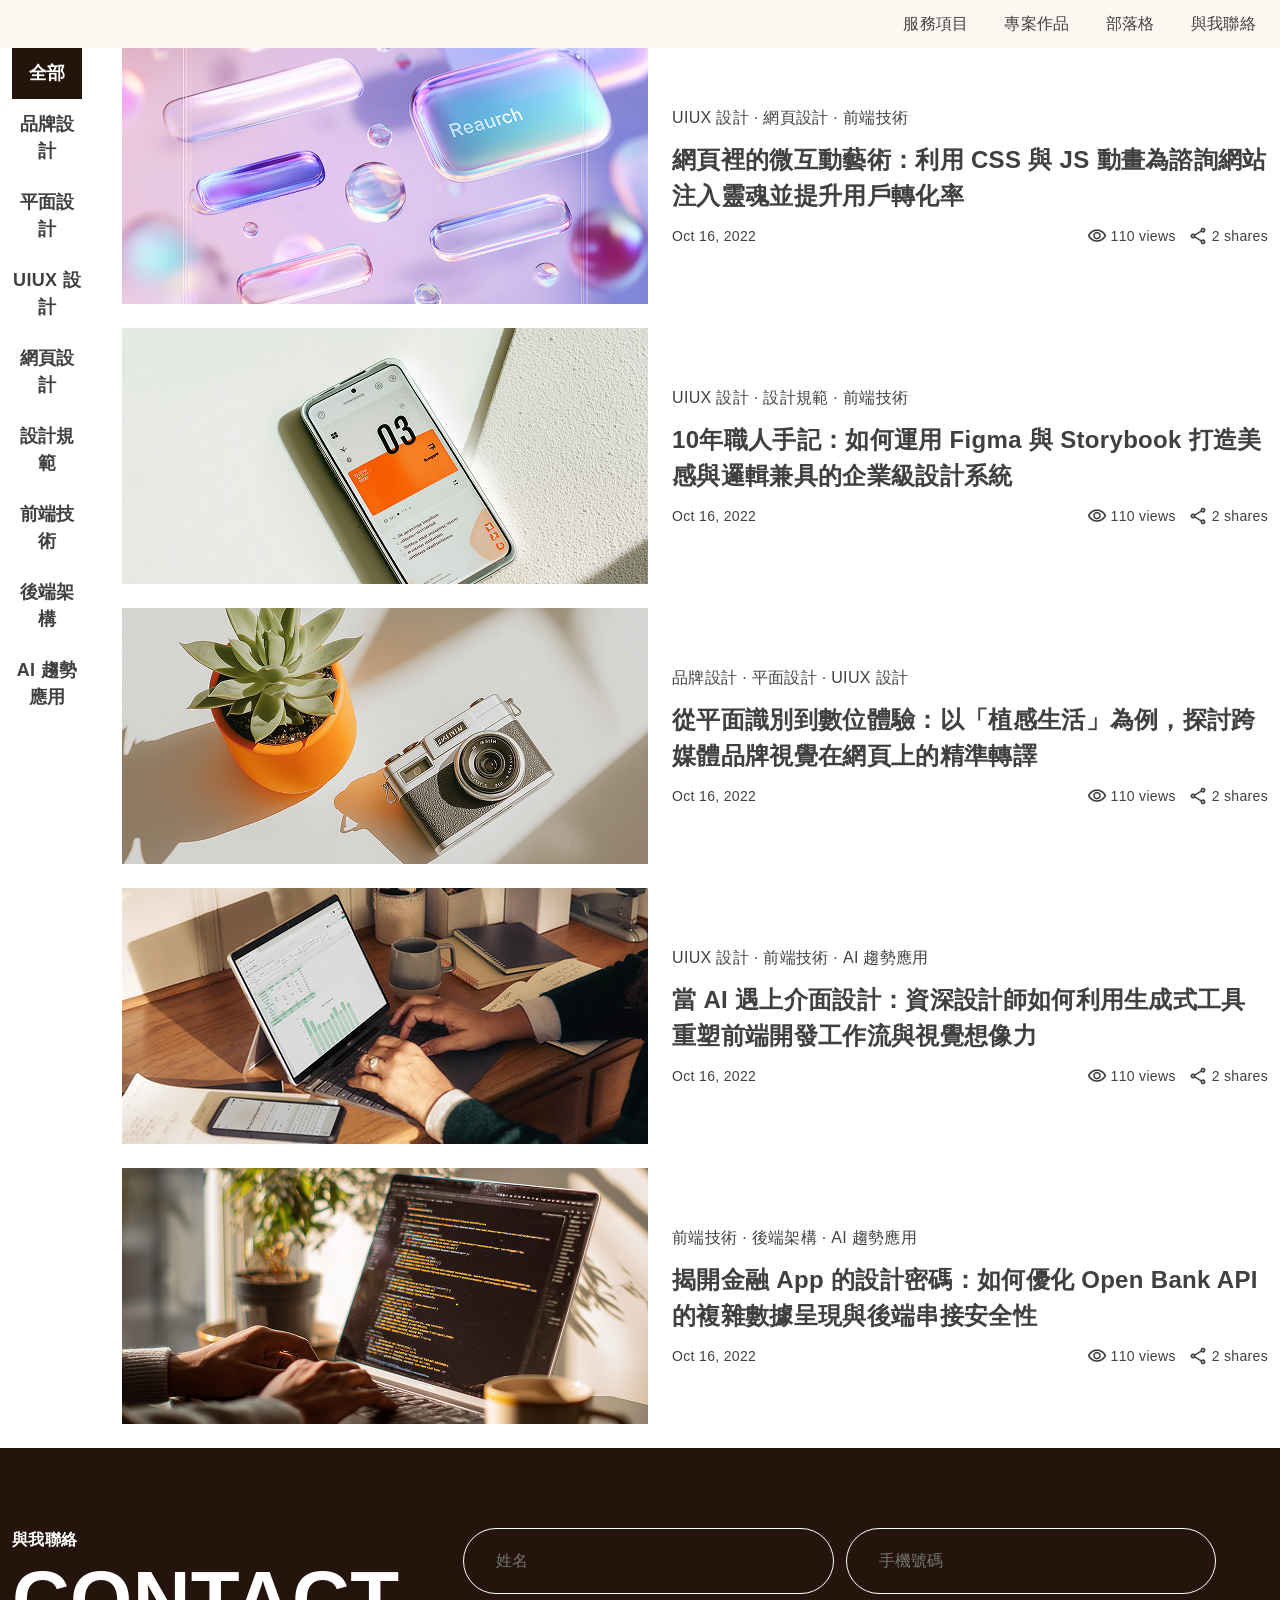
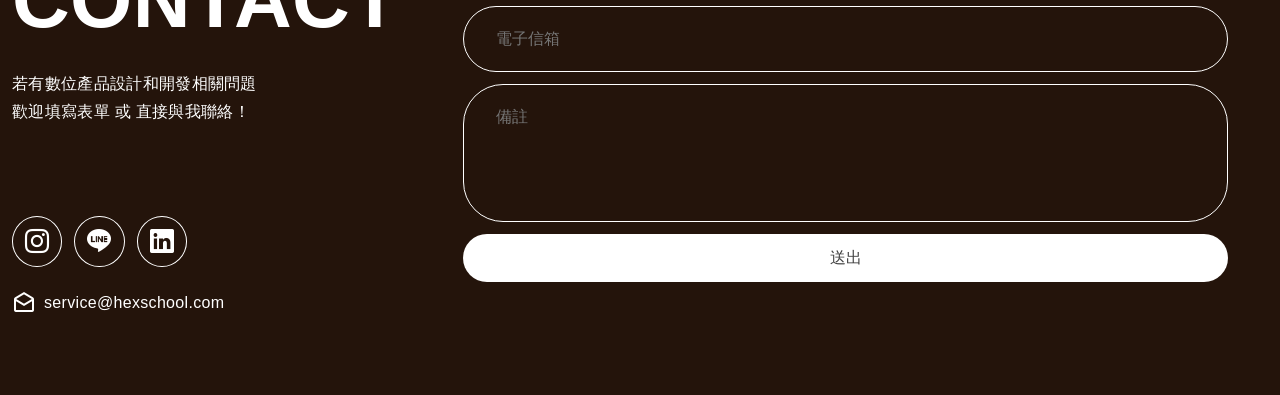
==== blogs.html @ 5fee4b06 "Add BLOGS section & blogs.html & blogs.css" ====
<!doctype html>
<html lang="en">
  <head>
    <meta charset="UTF-8" />
    <meta name="viewport" content="width=device-width, initial-scale=1.0" />
    <title>BLOGS 部落格</title>
    <link
      rel="stylesheet"
      href="https://fonts.googleapis.com/css2?family=Material+Symbols+Outlined:opsz,wght,FILL,GRAD@20..48,100..700,0..1,-50..200"
    />
    <link
      rel="stylesheet"
      href="https://cdn.jsdelivr.net/npm/bootstrap-icons@1.13.1/font/bootstrap-icons.min.css"
    />
    <link rel="stylesheet" href="./static/reset.css" />
    <link rel="stylesheet" href="./static/base.css" />
    <link rel="stylesheet" href="./static/blogs.css" />
  </head>
  <body>
    <!-- 遮罩 -->
    <div class="mask"></div>

    <!-- header -->
    <header class="sticky-top z-index-1">
      <nav class="main-nav">
        <div class="container">
          <div class="col-12">
            <div class="d-flex flex-wrap align-items-center">
              <!-- 網站標誌（logo） -->
              <a class="logo" href="./index.html">
                <picture>
                  <source
                    srcset="
                      https://raw.githubusercontent.com/hexschool/2022-web-layout-training/456698ad0b642710162489555e98fd3b15eb49ff/2026-web-camp/device-mb.svg
                    "
                    media="(max-width: 992px)"
                  />
                  <img
                    src="https://raw.githubusercontent.com/hexschool/2022-web-layout-training/456698ad0b642710162489555e98fd3b15eb49ff/2026-web-camp/device-pc.svg"
                    alt=""
                  />
                </picture>
              </a>

              <!-- 行動版選單按鈕（漢堡按鈕） -->
              <button class="btn-menu ml-auto" type="button">
                <span class="material-symbols-outlined">dehaze</span>
              </button>

              <!-- 主導覽選單 -->
              <ul
                class="nav-list ml-auto d-flex gap-24 label-md-sm label-md gap-mb-12"
              >
                <li><a class="nav-link" href="#">服務項目</a></li>
                <li><a class="nav-link" href="#">專案作品</a></li>
                <li><a class="nav-link" href="#">部落格</a></li>
                <li><a class="nav-link" href="#">與我聯絡</a></li>
              </ul>
            </div>
          </div>
        </div>
      </nav>
    </header>

    <div class="container">
      <div class="d-flex gap-24">
        <!-- 導覽列 -->
        <div class="col-2">
          <nav class="pr-16">
            <ul class="heading-xxs">
              <li class="tab-item active">
                <a class="tab-link" href="">全部</a>
              </li>
              <li class="tab-item">
                <a class="tab-link" href="">品牌設計</a>
              </li>
              <li class="tab-item">
                <a class="tab-link" href="">平面設計</a>
              </li>
              <li class="tab-item">
                <a class="tab-link" href="">UIUX 設計</a>
              </li>
              <li class="tab-item">
                <a class="tab-link" href="">網頁設計</a>
              </li>
              <li class="tab-item">
                <a class="tab-link" href="">設計規範</a>
              </li>
              <li class="tab-item">
                <a class="tab-link" href="">前端技術</a>
              </li>
              <li class="tab-item">
                <a class="tab-link" href="">後端架構</a>
              </li>
              <li class="tab-item">
                <a class="tab-link" href="">AI 趨勢應用</a>
              </li>
            </ul>
          </nav>
        </div>

        <!-- 卡片内容 -->
        <div class="col-10">
          <ul>
            <li>
              <a href="" class="d-flex gap-24 mb-24">
                <div class="card-pic">
                  <img src="./pic/img.png" alt="網頁微互動藝術部落格封面" />
                </div>
                <div class="card-content">
                  <p class="paragraph-md">
                    <span>UIUX 設計</span>
                    <span>·</span>
                    <span>網頁設計</span>
                    <span>·</span>
                    <span>前端技術</span>
                  </p>
                  <h2 class="heading-sm">
                    網頁裡的微互動藝術：利用 CSS 與 JS
                    動畫為諮詢網站注入靈魂並提升用戶轉化率
                  </h2>
                  <div class="paragraph-sm d-flex">
                    <time datetime="2022-10-16">Oct 16, 2022</time>
                    <div class="d-flex ml-auto gap-12">
                      <!-- visibility icon 區域 -->
                      <div class="d-flex align-items-center">
                        <span class="material-symbols-outlined text-20 mr-4">
                          visibility
                        </span>
                        <span>110 views</span>
                      </div>
                      <!-- share icon 區域 -->
                      <div class="d-flex align-items-center">
                        <span class="material-symbols-outlined text-20 mr-4">
                          share
                        </span>
                        <span>2 shares</span>
                      </div>
                    </div>
                  </div>
                </div>
              </a>
            </li>
            <li>
              <a href="" class="d-flex gap-24 mb-24">
                <div class="card-pic">
                  <img src="./pic/img (2).png" alt="職人手記部落格封面" />
                </div>
                <div class="card-content">
                  <p class="paragraph-md">
                    <span>UIUX 設計</span>
                    <span>·</span>
                    <span>設計規範</span>
                    <span>·</span>
                    <span>前端技術</span>
                  </p>
                  <h2 class="heading-sm">
                    10年職人手記：如何運用 Figma 與 Storybook
                    打造美感與邏輯兼具的企業級設計系統
                  </h2>
                  <div class="paragraph-sm d-flex">
                    <time datetime="2022-10-16">Oct 16, 2022</time>
                    <div class="d-flex ml-auto gap-12">
                      <!-- visibility icon 區域 -->
                      <div class="d-flex align-items-center">
                        <span class="material-symbols-outlined text-20 mr-4">
                          visibility
                        </span>
                        <span>110 views</span>
                      </div>
                      <!-- share icon 區域 -->
                      <div class="d-flex align-items-center">
                        <span class="material-symbols-outlined text-20 mr-4">
                          share
                        </span>
                        <span>2 shares</span>
                      </div>
                    </div>
                  </div>
                </div>
              </a>
            </li>
            <li>
              <a href="" class="d-flex gap-24 mb-24">
                <div class="card-pic">
                  <img src="./pic/img (3).png" alt="平面識別部落格封面" />
                </div>
                <div class="card-content">
                  <p class="paragraph-md">
                    <span>品牌設計</span>
                    <span>·</span>
                    <span>平面設計</span>
                    <span>·</span>
                    <span>UIUX 設計</span>
                  </p>
                  <h2 class="heading-sm">
                    從平面識別到數位體驗：以「植感生活」為例，探討跨媒體品牌視覺在網頁上的精準轉譯
                  </h2>
                  <div class="paragraph-sm d-flex">
                    <time datetime="2022-10-16">Oct 16, 2022</time>
                    <div class="d-flex ml-auto gap-12">
                      <!-- visibility icon 區域 -->
                      <div class="d-flex align-items-center">
                        <span class="material-symbols-outlined text-20 mr-4">
                          visibility
                        </span>
                        <span>110 views</span>
                      </div>
                      <!-- share icon 區域 -->
                      <div class="d-flex align-items-center">
                        <span class="material-symbols-outlined text-20 mr-4">
                          share
                        </span>
                        <span>2 shares</span>
                      </div>
                    </div>
                  </div>
                </div>
              </a>
            </li>
            <li>
              <a href="" class="d-flex gap-24 mb-24">
                <div class="card-pic">
                  <img src="./pic/img(4).png" alt="AI介面設計部落格封面" />
                </div>
                <div class="card-content">
                  <p class="paragraph-md">
                    <span>UIUX 設計</span>
                    <span>·</span>
                    <span>前端技術</span>
                    <span>·</span>
                    <span>AI 趨勢應用</span>
                  </p>
                  <h2 class="heading-sm">
                    當 AI
                    遇上介面設計：資深設計師如何利用生成式工具重塑前端開發工作流與視覺想像力
                  </h2>
                  <div class="paragraph-sm d-flex">
                    <time datetime="2022-10-16">Oct 16, 2022</time>
                    <div class="d-flex ml-auto gap-12">
                      <!-- visibility icon 區域 -->
                      <div class="d-flex align-items-center">
                        <span class="material-symbols-outlined text-20 mr-4">
                          visibility
                        </span>
                        <span>110 views</span>
                      </div>
                      <!-- share icon 區域 -->
                      <div class="d-flex align-items-center">
                        <span class="material-symbols-outlined text-20 mr-4">
                          share
                        </span>
                        <span>2 shares</span>
                      </div>
                    </div>
                  </div>
                </div>
              </a>
            </li>
            <li>
              <a href="" class="d-flex gap-24 mb-24">
                <div class="card-pic">
                  <img src="./pic/img (5).png" alt="金融設計部落格封面" />
                </div>
                <div class="card-content">
                  <p class="paragraph-md">
                    <span>前端技術</span>
                    <span>·</span>
                    <span>後端架構</span>
                    <span>·</span>
                    <span>AI 趨勢應用</span>
                  </p>
                  <h2 class="heading-sm">
                    揭開金融 App 的設計密碼：如何優化 Open Bank API
                    的複雜數據呈現與後端串接安全性
                  </h2>
                  <div class="paragraph-sm d-flex">
                    <time datetime="2022-10-16">Oct 16, 2022</time>
                    <div class="d-flex ml-auto gap-12">
                      <!-- visibility icon 區域 -->
                      <div class="d-flex align-items-center">
                        <span class="material-symbols-outlined text-20 mr-4">
                          visibility
                        </span>
                        <span>110 views</span>
                      </div>
                      <!-- share icon 區域 -->
                      <div class="d-flex align-items-center">
                        <span class="material-symbols-outlined text-20 mr-4">
                          share
                        </span>
                        <span>2 shares</span>
                      </div>
                    </div>
                  </div>
                </div>
              </a>
            </li>
          </ul>
        </div>
      </div>
    </div>

    <!-- footer -->
    <footer class="bg-primary-900 py-80 px-mb-12 py-mb-40">
      <div class="container">
        <div class="d-flex flex-mb-col gap-24 text-neutral-0">
          <div class="col-5 col-mb-12">
            <h2 class="mb-24 mb-mb-12">
              <span class="d-block heading-xxxs heading-mb-xxxxs"
                >與我聯絡</span
              >
              <span class="d-block heading-xxxl heading-mb-xl">CONTACT</span>
            </h2>

            <p class="paragraph-md paragraph-mb-sm mb-92 mb-mb-24">
              <span class="d-block mb-4 mb-mb-0"
                >若有數位產品設計和開發相關問題</span
              >
              <span class="d-block">歡迎填寫表單 或 直接與我聯絡！</span>
            </p>

            <!-- social icon -->
            <div
              class="d-flex line-height-1 gap-12 text-24 text-mb-20 mb-24 mb-mb-12 d-mb-none"
            >
              <i class="bi bi-instagram p-12 btn-outline rounded-circle"></i>
              <i class="bi bi-line p-12 btn-outline rounded-circle"></i>
              <i class="bi bi-linkedin p-12 btn-outline rounded-circle"></i>
            </div>

            <!-- 信箱資訊 -->
            <div class="d-flex d-mb-none gap-8">
              <span class="material-symbols-outlined text-24"> drafts </span>
              <p class="paragraph-md">service@hexschool.com</p>
            </div>
          </div>

          <div class="col-7 col-mb-12">
            <form
              class="paragraph-md paragraph-mb-sm text-neutral-0 d-flex flex-wrap px-40 px-mb-12 gap-24 gap-mb-12"
            >
              <input
                class="py-20 py-mb-16 pl-32 pl-mb-20 btn-outline rounded-40 rounded-mb-32 focus-outline-0 bg-transparent contact-input-half w-mb-full"
                type="text"
                placeholder="姓名"
              />
              <input
                class="py-20 py-mb-16 pl-32 pl-mb-20 btn-outline rounded-40 rounded-mb-32 focus-outline-0 bg-transparent contact-input-half"
                type="tel"
                placeholder="手機號碼"
              />
              <input
                class="py-20 py-mb-16 pl-32 pl-mb-20 btn-outline rounded-40 rounded-mb-32 focus-outline-0 bg-transparent w-full"
                type="email"
                placeholder="電子信箱"
              />
              <textarea
                placeholder="備註"
                rows="4"
                class="py-20 py-mb-16 pl-32 pl-mb-20 btn-outline rounded-40 rounded-mb-32 focus-outline-0 bg-transparent w-full"
              ></textarea>
              <button
                type="button"
                class="btn-reset bg-neutral-0 text-neutral-700 py-12 w-full rounded-full"
              >
                送出
              </button>
            </form>
          </div>

          <!-- 手機版使用 -->
          <div class="col-mb-12 d-none d-mb-block">
            <!-- social icon -->
            <div
              class="d-flex line-height-1 text-24 text-mb-20 mb-24 mb-mb-12 gap-12"
            >
              <i class="bi bi-instagram p-12 p- btn-outline rounded-circle"></i>
              <i class="bi bi-line p-12 btn-outline rounded-circle"></i>
              <i class="bi bi-linkedin p-12 btn-outline rounded-circle"></i>
            </div>

            <!-- 信箱資訊 -->
            <div class="d-flex gap-8">
              <span class="material-symbols-outlined text-24 text-mb-20">
                drafts
              </span>
              <p class="paragraph-md paragraph-md-sm">service@hexschool.com</p>
            </div>
          </div>
        </div>
      </div>
    </footer>
    <script src="./index.js"></script>
  </body>
</html>
---- static/base.css ----
/* 全域 */
*,
*::before,
*::after {
  box-sizing: border-box;
}

img {
  max-width: 100%;
  vertical-align: middle;
}

a {
  text-decoration: none;
  color: inherit;
}

button {
  font: inherit;
  color: inherit;
  background-color: transparent;
  border: none;
}

input,
textarea {
  font: inherit;
  color: inherit;
}

textarea {
  resize: none;
}

:root {
  /* 顔色 */
  /* primary */
  --color-primary-50: #fdf7f1;
  --color-primary-100: #fde6cf;
  --color-primary-500: #f5b87b;
  --color-primary-900: #24140b;
  /* neutral */
  --color-neutral-0: #ffffff;
  --color-neutral-500: #737373;
  --color-neutral-700: #404040;
  --color-neutral-900: #1e1e1e;
  /* dark */
  --color-dark-40a: rgba(0, 0, 0, 0.4);
  --color-dark-60a: rgba(0, 0, 0, 0.6);

  --column: 12; /* 12欄網格系統 */
  --gutter: 24px; /* gutter 配置 24px */
  --gutter--breath: calc(var(--gutter) * (var(--column)-1));
  /* gutter 總寬 = 24px * 11（12欄之間共 11 個間距） */
}

/* 載入字型 */
@import url("https://fonts.googleapis.com/css2?family=Noto+Sans+TC:wght@100..900&family=Noto+Sans:ital,wght@0,100..900;1,100..900&display=swap");

body {
  font-family: "Noto Sans TC", sans-serif;
  font-weight: 500;
  line-height: 1.5;
  letter-spacing: 0.02em;
}

/* Display - font-weight: 700 */
.display-1 {
  font-size: 300px;
  font-weight: 700;
  line-height: 1.2;
  letter-spacing: 0;
}
.display-2 {
  font-size: 160px;
  font-weight: 700;
  line-height: 1.2;
  letter-spacing: 0;
}

/* Heading font-weight: 700 */
.heading-xxxl {
  font-size: 80px;
  font-weight: 700;
  line-height: 1.2;
}
.heading-xxl {
  font-size: 48px;
  font-weight: 700;
  line-height: 1.2;
}
.heading-xl {
  font-size: 40px;
  font-weight: 700;
  line-height: 1.2;
}

.heading-lg {
  font-size: 32px;
  font-weight: 700;
}
.heading-mb {
  font-size: 28px;
  font-weight: 700;
}
.heading-sm {
  font-size: 24px;
  font-weight: 700;
}
.heading-xs {
  font-size: 20px;
  font-weight: 700;
}
.heading-xxs {
  font-size: 18px;
  font-weight: 700;
}
.heading-xxxs {
  font-size: 16px;
  font-weight: 700;
}
.heading-xxxxs {
  font-size: 14px;
  font-weight: 700;
}

/* label, paragraph */
.label-md,
.paragraph-md {
  font-size: 16px;
}
.label-sm,
.paragraph-sm {
  font-size: 14px;
}
.label-xs,
.paragraph-xs {
  font-size: 13px;
}

/* google icon 預設 */
.material-symbols-outlined {
  font-variation-settings:
    "FILL" 0,
    "wght" 400,
    "GRAD" 0,
    "opsz" 24;
  font-size: 20px;
  display: block;
}

/* utility class 通用設定 */

.btn-reset {
  border: 0;
  background: transparent;
  color: inherit;
  font: inherit;
  cursor: pointer;
}
.btn-outline {
  border: 1px solid currentColor;
}

.border-0 {
  border: none;
}
.d-none {
  display: none;
}
.d-block {
  display: block;
}
.d-inline-block {
  display: inline-block;
}

.bg-cover-center {
  background-repeat: no-repeat;
  background-size: cover;
  background-position: center;
}

.bg-transparent {
  background-color: transparent;
}

.bg-primary-50 {
  background: var(--color-primary-50);
}
.bg-primary-900 {
  background-color: var(--color-primary-900);
}

.bg-neutral-0 {
  background-color: var(--color-neutral-0);
}
.bg-neutral-700 {
  background-color: var(--color-neutral-700);
}

.text-neutral-0 {
  color: var(--color-neutral-0);
}
.text-neutral-700 {
  color: var(--color-neutral-700);
}

.text-24 {
  font-size: 24px;
}
.text-28 {
  font-size: 28px;
}

.text-center {
  text-align: center;
}

.line-height-1 {
  line-height: 1;
}

.rounded-40 {
  border-radius: 40px;
}
.rounded-circle {
  border-radius: 50%;
}
.rounded-full {
  border-radius: 999px;
}

.w-full {
  width: 100%;
}
.w-80 {
  width: 80px;
}

.h-full {
  height: 100%;
}
.h-80 {
  height: 80px;
}
.min-h-0 {
  min-height: 0px;
}

.overflow-x-auto {
  overflow-x: auto;
}

/* 隱藏捲軸寬度 */
.hide-scrollbar {
  scrollbar-width: none;

  &::-webkit-scrollbar {
    display: none; /* Safari 專用 */
  }
}

.z-index-1 {
  z-index: 1;
}

.focus-outline-0:focus-visible {
  outline: 0;
}

.object-fit-cover {
  width: 100%;
  height: 100%;
  object-fit: cover;
}

.d-flex {
  display: flex;
}
.flex-wrap {
  flex-wrap: wrap;
}
.flex-col {
  flex-direction: column;
}
.flex-1 {
  flex: 1;
}

.justify-content-center {
  justify-content: center;
}
.justify-content-between {
  justify-content: space-between;
}
.align-items-center {
  align-items: center;
}
.align-items-start {
  align-items: flex-start;
}

.ml-auto {
  margin-left: auto;
}

.m-auto {
  margin: auto;
}

.mr-4 {
  margin-right: 4px;
}
.mr-12 {
  margin-right: 12px;
}
.mr-24 {
  margin-right: 24px;
}

.mb-4 {
  margin-bottom: 4px;
}
.mb-12 {
  margin-bottom: 12px;
}
.mb-24 {
  margin-bottom: 24px;
}
.mb-40 {
  margin-bottom: 40px;
}
.mb-60 {
  margin-bottom: 60px;
}
.mb-92 {
  margin-bottom: 92px;
}

.p-8 {
  padding: 8px;
}
.p-12 {
  padding: 12px;
}
.p-24 {
  padding: 24px;
}
.p-40 {
  padding: 40px;
}

.py-4 {
  padding-top: 4px;
  padding-bottom: 4px;
}
.py-12 {
  padding-top: 12px;
  padding-bottom: 12px;
}
.py-20 {
  padding-top: 20px;
  padding-bottom: 20px;
}
.py-28 {
  padding-top: 28px;
  padding-bottom: 28px;
}
.py-80 {
  padding-top: 80px;
  padding-bottom: 80px;
}

.pb-4 {
  padding-bottom: 4px;
}

.px-12 {
  padding-left: 12px;
  padding-right: 12px;
}
.px-24 {
  padding-left: 24px;
  padding-right: 24px;
}
.px-40 {
  padding-left: 40px;
  padding-right: 40px;
}

.pr-16 {
  padding-right: 16px;
}

.pl-24 {
  padding-left: 24px;
}
.pl-28 {
  padding-left: 28px;
}
.pl-32 {
  padding-left: 32px;
}

.gap-8 {
  gap: 8px;
}
.gap-12 {
  gap: 12px;
}
.gap-24 {
  gap: 24px;
}

.sticky-top {
  position: sticky;
  top: 0;
}
.relative {
  position: relative;
}

/* container */
.container {
  max-width: 1320px;
  padding: 0 12px;
  margin: auto;
}

/* 格線系統設定 */
/* 網格欄寬計算公式：(容器寬度 - 所有 gutter) / 總欄數 * 佔用欄數 + 欄內 gutter */

.col-2 {
  --span: 2;
  --gap--count: calc(var(--span)-1);
  width: calc(
    (100% - var(--gutter--breath)) / var(--column) * var(--span) +
      var(--gutter) * var(--gap--count)
  );
}
.col-3 {
  --span: 3;
  --gap--count: calc(var(--span)-1);
  width: calc(
    (100% - var(--gutter--breath)) / var(--column) * var(--span) +
      var(--gutter) * var(--gap--count)
  );
}
.col-4 {
  --span: 4;
  --gap--count: calc(var(--span)-1);
  width: calc(
    (100% - var(--gutter--breath)) / var(--column) * var(--span) +
      var(--gutter) * var(--gap--count)
  );
}
.col-5 {
  --span: 5;
  --gap--count: calc(var(--span)-1);
  width: calc(
    (100% - var(--gutter--breath)) / var(--column) * var(--span) +
      var(--gutter) * var(--gap--count)
  );
}
.col-7 {
  --span: 7;
  --gap--count: calc(var(--span)-1);
  width: calc(
    (100% - var(--gutter--breath)) / var(--column) * var(--span) +
      var(--gutter) * var(--gap--count)
  );
}
.col-10 {
  --span: 7;
  --gap--count: calc(var(--span)-1);
  width: calc(
    (100% - var(--gutter--breath)) / var(--column) * var(--span) +
      var(--gutter) * var(--gap--count)
  );
}
.col-12 {
  --span: 7;
  --gap--count: calc(var(--span)-1);
  width: calc(
    (100% - var(--gutter--breath)) / var(--column) * var(--span) +
      var(--gutter) * var(--gap--count)
  );
}

@media (max-width: 992px) {
  .d-mb-block {
    display: block;
  }
  .d-mb-none {
    display: none;
  }

  .flex-mb-col {
    flex-direction: column;
  }

  .heading-mb-xl {
    font-size: 40px;
    font-weight: 700;
    line-height: 1.2;
  }

  .heading-mb-mb {
    font-size: 24px;
    font-weight: 700;
  }
  .heading-mb-sm {
    font-size: 24px;
    font-weight: 700;
  }
  .heading-mb-xs {
    font-size: 20px;
    font-weight: 700;
  }
  .heading-mobile-xxxxs {
    font-size: 14px;
    font-weight: 700;
  }

  .label-mb-sm {
    font-size: 14px;
    font-weight: 500;
  }

  .paragraph-mb-sm {
    font-size: 14px;
    font-weight: 500;
  }
  .paragraph-mb-xs {
    font-size: 13px;
    font-weight: 500;
  }

  .text-mb-20 {
    font-size: 20px;
  }
  .text-mb-24 {
    font-size: 24px;
  }

  .order-mb-1 {
    order: 1;
  }
  .order-mb-2 {
    order: 2;
  }

  .rounded-mb-32 {
    border-radius: 32px;
  }

  .p-mb-12 {
    padding: 12px;
  }
  .p-mb-24 {
    padding: 24px;
  }

  .py-mb-16 {
    padding-top: 16px;
    padding-bottom: 16px;
  }
  .py-mb-40 {
    padding-top: 40px;
    padding-bottom: 40px;
  }

  .pb-mb-16 {
    padding-bottom: 16px;
  }
  .pb-mb-24 {
    padding-bottom: 24px;
  }

  .px-mb-0 {
    padding-left: 0px;
    padding-right: 0px;
  }
  .px-mb-12 {
    padding-left: 12px;
    padding-right: 12px;
  }
  .px-mb-16 {
    padding-left: 16px;
    padding-right: 16px;
  }

  .pl-mb-20 {
    padding-left: 20px;
  }

  .mb-mb-0 {
    margin-bottom: 0px;
  }
  .mb-mb-8 {
    margin-bottom: 8px;
  }
  .mb-mb-12 {
    margin-bottom: 12px;
  }
  .mb-mb-24 {
    margin-bottom: 24px;
  }
  .mb-mb-32 {
    margin-bottom: 32px;
  }

  .mx-mb--12 {
    margin-left: -12px;
    margin-right: -12px;
  }

  .mr-mb-8 {
    margin-right: 8px;
  }
  .mr-mb-12 {
    margin-right: 12px;
  }

  .gap-mb-0 {
    gap: 0;
  }
  .gap-mb-12 {
    gap: 12px;
  }

  .overflow-x-auto {
    overflow-x: auto;
  }

  .col-mb-12 {
    --span: 12;
    --gap-count: calc(var(--span) - 1);
    width: calc(
      (100% - var(--gutter--breath)) / var(--column) * var(--span) +
        var(--gutter) * var(--gap-count)
    );
  }
}

/* ----------------------------------------------------------------------------------------------- */

/* header 導覽列 */
.main-nav {
  background-color: var(--color-primary-50);
  position: sticky;
  top: 0;
  left: 0;
}

.logo {
  padding: 12px 0;
}

.nav-list {
  color: var(--color-neutral-700);
  background-color: var(--color-primary-50);
}

.nav-link {
  display: inline-block;
  padding: 4px 12px;
}

.btn-menu {
  display: none;
  border: 0;
  padding: 12px;
  background: transparent; /* 移除按鈕預設背景 */
  color: inherit; /* 繼承父層文字顏色 */
  font: inherit; /* 繼承父層字型設定 */
  cursor: pointer; /* 滑鼠移入時顯示手型游標 */
}

/* 頁面內容佔位區塊，用於模擬實際內容高度 */
.placeholder {
  height: 100vh;
  background-color: #fa0;
}

@media (max-width: 992px) {
  .btn-menu {
    display: block;
    border-radius: 50%;
  }

  .nav-list {
    display: flex;
    flex-direction: column;
    opacity: 0; /* 讓內容透明，但元素本身仍會佔據版面空間 */
    width: 100%;
    max-height: 0px; /* 將高度收合為 0，避免元素佔據垂直空間 */
    overflow: hidden; /* 隱藏超出 max-height 範圍的內容 */
    position: absolute;
    top: 60px;
    left: 0px;
    text-align: center;
    transition:
      opacity 0.3s ease-in-out,
      max-height 0.3s ease-in-out; /* 加入淡入與展開動畫 */
    pointer-events: none;
  }

  .nav-list.active {
    opacity: 1; /* 讓內容顯示出來 */
    max-height: 176px; /* 使用固定高度控制展開範圍，讓動畫更穩定 */
    pointer-events: auto;
  }

  .nav-list li:first-child {
    padding-top: 12px;
  }
  .nav-list li:last-child {
    padding-bottom: 12px;
  }

  .logo {
    padding: 14px 0;
  }
}

.gap-mb-12 {
  gap: 12px;
}
.menu-open .mask {
  position: fixed;
  top: 0;
  left: 0;
  height: 100%;
  width: 100%;
  background-color: rgba(0, 0, 0, 0.6);
}

/*  body 要隱藏捲軸 */
body.menu-open {
  overflow: hidden;
}

/* ----------------------------------------------------------------------------------------------- */

/* footer */
.contact-input-half {
  --gap: 24px;
  width: calc((100% - var(--gap)) / 2);
}

@media (max-width: 375px) {
  .contact-input-half {
    width: 100%;
  }
}
---- static/blogs.css ----
.tab-item {
  text-align: center;
  color: var(--color-neutral-700);
}

.tab-item.active,
.tab-item:hover {
  background-color: var(--color-primary-900);
  color: var(--color-neutral-0);
}

.tab-link {
  display: block;
  padding: 12px 0;
}

.card-content {
  flex: 1;
  color: var(--color-neutral-700);
  display: flex;
  flex-direction: column;
  margin: auto 0;
  gap: 12px;
}
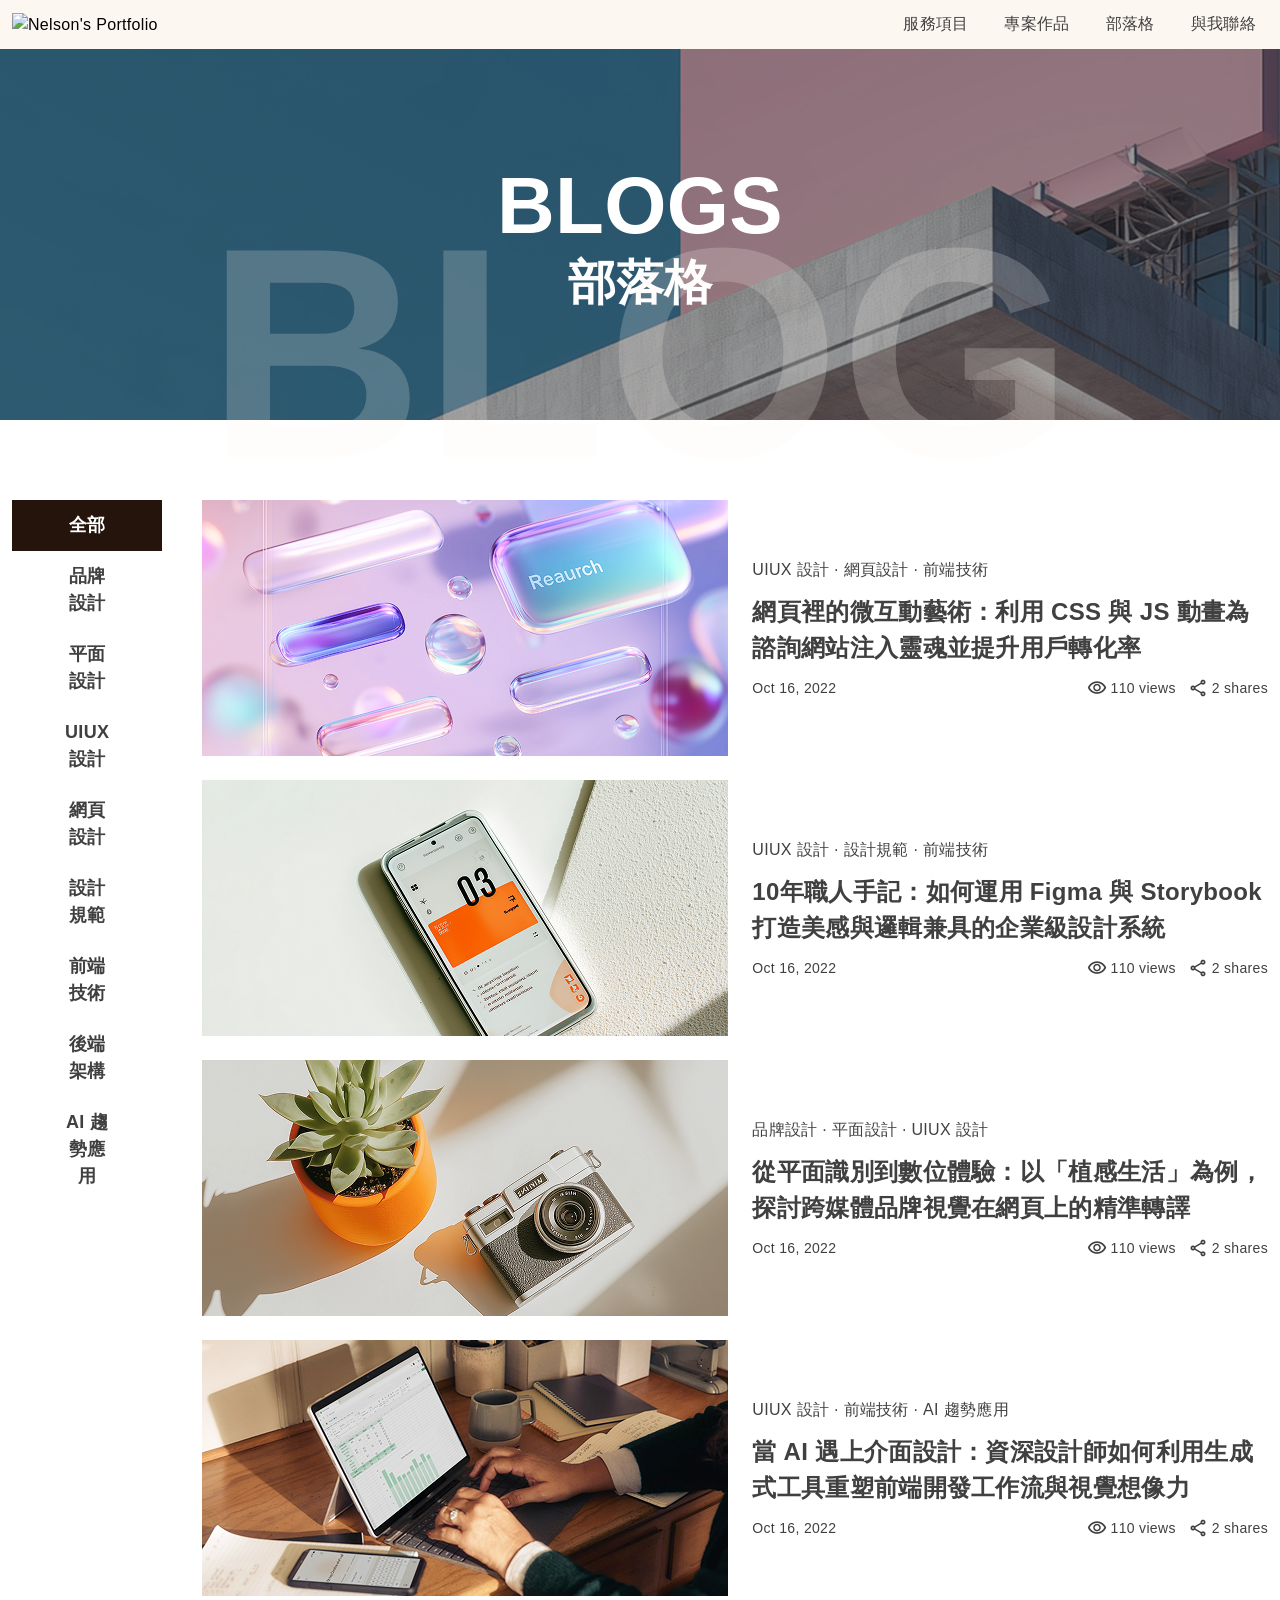
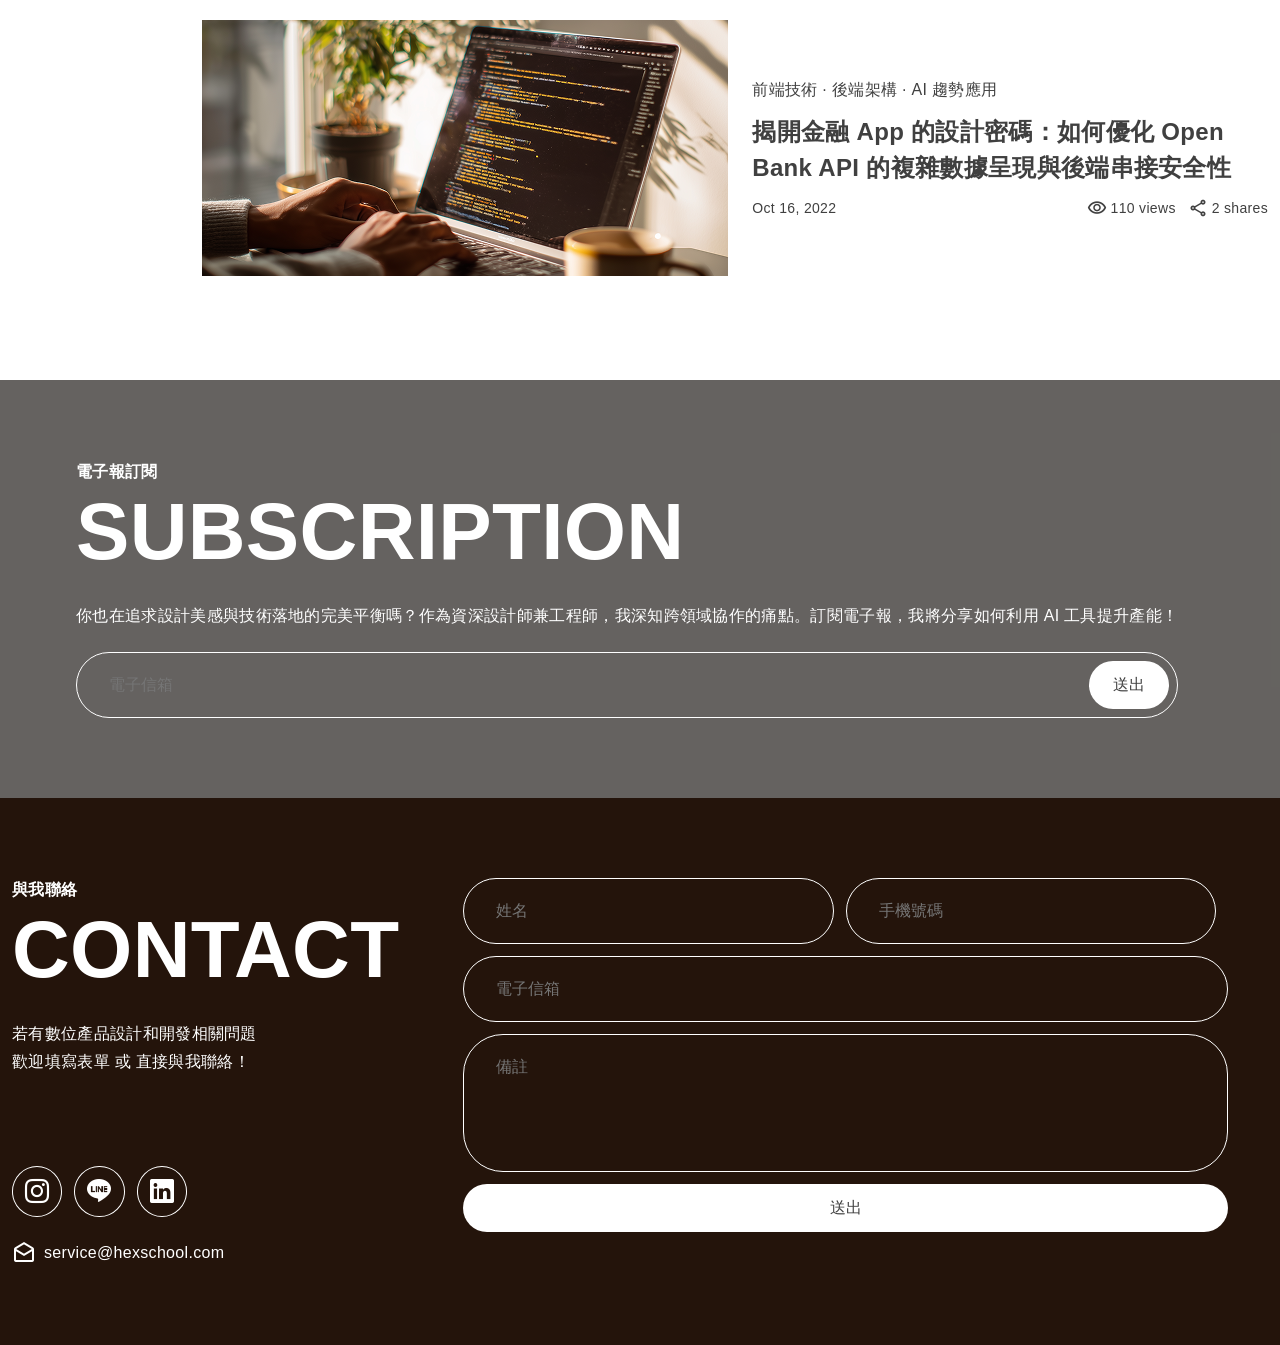
==== commit c4df4143: "blogs.html RWD" ====
--- a/blogs.html
+++ b/blogs.html
@@ -12,6 +12,10 @@
       rel="stylesheet"
       href="https://cdn.jsdelivr.net/npm/bootstrap-icons@1.13.1/font/bootstrap-icons.min.css"
     />
+    <link
+      rel="stylesheet"
+      href="https://cdnjs.cloudflare.com/ajax/libs/animate.css/4.1.1/animate.min.css"
+    />
     <link rel="stylesheet" href="./static/reset.css" />
     <link rel="stylesheet" href="./static/base.css" />
     <link rel="stylesheet" href="./static/blogs.css" />
@@ -31,13 +35,13 @@
                 <picture>
                   <source
                     srcset="
-                      https://raw.githubusercontent.com/hexschool/2022-web-layout-training/456698ad0b642710162489555e98fd3b15eb49ff/2026-web-camp/device-mb.svg
+                      https://raw.githubusercontent.com/hexschool/2022-web-layout-training/main/2026-web-camp/device-mobile.svg
                     "
                     media="(max-width: 992px)"
                   />
                   <img
-                    src="https://raw.githubusercontent.com/hexschool/2022-web-layout-training/456698ad0b642710162489555e98fd3b15eb49ff/2026-web-camp/device-pc.svg"
-                    alt=""
+                    src="https://raw.githubusercontent.com/hexschool/2022-web-layout-training/main/2026-web-camp/device-pc.svg"
+                    alt="Nelson's Portfolio"
                   />
                 </picture>
               </a>
@@ -53,7 +57,7 @@
               >
                 <li><a class="nav-link" href="#">服務項目</a></li>
                 <li><a class="nav-link" href="#">專案作品</a></li>
-                <li><a class="nav-link" href="#">部落格</a></li>
+                <li><a class="nav-link" href="./blogs.html">部落格</a></li>
                 <li><a class="nav-link" href="#">與我聯絡</a></li>
               </ul>
             </div>
@@ -62,12 +66,29 @@
       </nav>
     </header>
 
-    <div class="container">
-      <div class="d-flex gap-24">
+    <section class="blogs-banner bg-cover-center py-109 py-mb-140">
+      <div class="container relative">
+        <h1 class="col-12 text-neutral-0 text-center">
+          <span
+            class="d-block heading-xxxl heading-mb-xl mb-8 mb-mb-4 animate__fadeInUp"
+            >BLOGS</span
+          >
+          <span class="d-block heading-xxl heading-mb-xl animate__fadeInUp"
+            >部落格</span
+          >
+        </h1>
+        <p class="display-1 display-mb-2 text-primary-50 blogs-banner-bg-text">
+          BLOG
+        </p>
+      </div>
+    </section>
+
+    <div class="container bg-neutral-0">
+      <div class="d-flex flex-mb-col gap-24 py-80 py-mb-40 mb-mb-40">
         <!-- 導覽列 -->
-        <div class="col-2">
-          <nav class="pr-16">
-            <ul class="heading-xxs">
+        <div class="col-2 col-mb-12">
+          <nav class="overflow-x-auto pr-16">
+            <ul class="heading-xxs heading-mb-xxxs blogs-nav hide-scrollbar">
               <li class="tab-item active">
                 <a class="tab-link" href="">全部</a>
               </li>
@@ -100,26 +121,26 @@
         </div>
 
         <!-- 卡片内容 -->
-        <div class="col-10">
+        <div class="col-10 col-mb-12">
           <ul>
             <li>
-              <a href="" class="d-flex gap-24 mb-24">
+              <a href="" class="d-flex flex-mb-col gap-24 gap-mb-8 mb-24">
                 <div class="card-pic">
                   <img src="./pic/img.png" alt="網頁微互動藝術部落格封面" />
                 </div>
                 <div class="card-content">
-                  <p class="paragraph-md">
+                  <p class="paragraph-md paragraph-mb-sm">
                     <span>UIUX 設計</span>
                     <span>·</span>
                     <span>網頁設計</span>
                     <span>·</span>
                     <span>前端技術</span>
                   </p>
-                  <h2 class="heading-sm">
+                  <h2 class="heading-sm heading-mb-xs">
                     網頁裡的微互動藝術：利用 CSS 與 JS
                     動畫為諮詢網站注入靈魂並提升用戶轉化率
                   </h2>
-                  <div class="paragraph-sm d-flex">
+                  <div class="paragraph-sm paragraph-mb-xs d-flex">
                     <time datetime="2022-10-16">Oct 16, 2022</time>
                     <div class="d-flex ml-auto gap-12">
                       <!-- visibility icon 區域 -->
@@ -142,23 +163,23 @@
               </a>
             </li>
             <li>
-              <a href="" class="d-flex gap-24 mb-24">
+              <a href="" class="d-flex flex-mb-col gap-24 mb-24">
                 <div class="card-pic">
                   <img src="./pic/img (2).png" alt="職人手記部落格封面" />
                 </div>
                 <div class="card-content">
-                  <p class="paragraph-md">
+                  <p class="paragraph-md paragraph-mb-sm">
                     <span>UIUX 設計</span>
                     <span>·</span>
                     <span>設計規範</span>
                     <span>·</span>
                     <span>前端技術</span>
                   </p>
-                  <h2 class="heading-sm">
+                  <h2 class="heading-sm heading-mb-xs">
                     10年職人手記：如何運用 Figma 與 Storybook
                     打造美感與邏輯兼具的企業級設計系統
                   </h2>
-                  <div class="paragraph-sm d-flex">
+                  <div class="paragraph-sm paragraph-mb-xs d-flex">
                     <time datetime="2022-10-16">Oct 16, 2022</time>
                     <div class="d-flex ml-auto gap-12">
                       <!-- visibility icon 區域 -->
@@ -181,22 +202,22 @@
               </a>
             </li>
             <li>
-              <a href="" class="d-flex gap-24 mb-24">
+              <a href="" class="d-flex flex-mb-col gap-24 mb-24">
                 <div class="card-pic">
                   <img src="./pic/img (3).png" alt="平面識別部落格封面" />
                 </div>
                 <div class="card-content">
-                  <p class="paragraph-md">
+                  <p class="paragraph-md paragraph-mb-sm">
                     <span>品牌設計</span>
                     <span>·</span>
                     <span>平面設計</span>
                     <span>·</span>
                     <span>UIUX 設計</span>
                   </p>
-                  <h2 class="heading-sm">
+                  <h2 class="heading-sm heading-mb-xs">
                     從平面識別到數位體驗：以「植感生活」為例，探討跨媒體品牌視覺在網頁上的精準轉譯
                   </h2>
-                  <div class="paragraph-sm d-flex">
+                  <div class="paragraph-sm paragraph-mb-xs d-flex">
                     <time datetime="2022-10-16">Oct 16, 2022</time>
                     <div class="d-flex ml-auto gap-12">
                       <!-- visibility icon 區域 -->
@@ -219,23 +240,23 @@
               </a>
             </li>
             <li>
-              <a href="" class="d-flex gap-24 mb-24">
+              <a href="" class="d-flex flex-mb-col gap-24 mb-24">
                 <div class="card-pic">
                   <img src="./pic/img(4).png" alt="AI介面設計部落格封面" />
                 </div>
                 <div class="card-content">
-                  <p class="paragraph-md">
+                  <p class="paragraph-md paragraph-mb-sm">
                     <span>UIUX 設計</span>
                     <span>·</span>
                     <span>前端技術</span>
                     <span>·</span>
                     <span>AI 趨勢應用</span>
                   </p>
-                  <h2 class="heading-sm">
+                  <h2 class="heading-sm heading-mb-xs">
                     當 AI
                     遇上介面設計：資深設計師如何利用生成式工具重塑前端開發工作流與視覺想像力
                   </h2>
-                  <div class="paragraph-sm d-flex">
+                  <div class="paragraph-sm paragraph-mb-xs d-flex">
                     <time datetime="2022-10-16">Oct 16, 2022</time>
                     <div class="d-flex ml-auto gap-12">
                       <!-- visibility icon 區域 -->
@@ -258,23 +279,23 @@
               </a>
             </li>
             <li>
-              <a href="" class="d-flex gap-24 mb-24">
+              <a href="" class="d-flex flex-mb-col gap-24 mb-24">
                 <div class="card-pic">
                   <img src="./pic/img (5).png" alt="金融設計部落格封面" />
                 </div>
                 <div class="card-content">
-                  <p class="paragraph-md">
+                  <p class="paragraph-md heading-mb-xs">
                     <span>前端技術</span>
                     <span>·</span>
                     <span>後端架構</span>
                     <span>·</span>
                     <span>AI 趨勢應用</span>
                   </p>
-                  <h2 class="heading-sm">
+                  <h2 class="heading-sm paragraph-mb-sm">
                     揭開金融 App 的設計密碼：如何優化 Open Bank API
                     的複雜數據呈現與後端串接安全性
                   </h2>
-                  <div class="paragraph-sm d-flex">
+                  <div class="paragraph-sm paragraph-mb-xs d-flex">
                     <time datetime="2022-10-16">Oct 16, 2022</time>
                     <div class="d-flex ml-auto gap-12">
                       <!-- visibility icon 區域 -->
@@ -300,6 +321,54 @@
         </div>
       </div>
     </div>
+
+    <!-- Subscription -->
+    <section class="subscriptions bg-primary-50">
+      <div class="container relative">
+        <div class="d-flex flex-mb-col gap-24 flex-mb-col gap-mb-0 mx-mb--12">
+          <div class="col-5 col-mb-12">
+            <img
+              src="https://github.com/hexschool/2022-web-layout-training/blob/main/2026-web-camp/subscription.png?raw=true"
+              alt=""
+            />
+          </div>
+          <div class="col-7 col-mb-12">
+            <div
+              class="text-neutral-0 px-40 py-mb-40 px-mb-12 h-full d-flex flex-col justify-content-center py-80 py-mb-40"
+            >
+              <!-- 標題 -->
+              <h2 class="mb-24 mb-mb-12">
+                <span class="d-block heading-xxxs heading-mb-xxxxs"
+                  >電子報訂閱</span
+                >
+                <span class="d-block heading-xxxl heading-mb-xl"
+                  >SUBSCRIPTION</span
+                >
+              </h2>
+              <!-- 內文 -->
+              <p class="paragraph-md mb-24 paragraph-mb-sm">
+                你也在追求設計美感與技術落地的完美平衡嗎？作為資深設計師兼工程師，我深知跨領域協作的痛點。訂閱電子報，我將分享如何利用
+                AI 工具提升產能！
+              </p>
+              <!-- 輸入框 -->
+              <div class="d-flex rounded-40 btn-outline p-8">
+                <input
+                  class="paragraph-md py-12 pl-24 text-neutral-0 bg-transparent border-0 focus-outline-0 flex-1 paragraph-mb-sm"
+                  type="text"
+                  placeholder="電子信箱"
+                />
+                <button
+                  type="button"
+                  class="label-md btn-reset py-12 px-24 bg-neutral-0 rounded-full text-neutral-700 label-mb-sm"
+                >
+                  送出
+                </button>
+              </div>
+            </div>
+          </div>
+        </div>
+      </div>
+    </section>
 
     <!-- footer -->
     <footer class="bg-primary-900 py-80 px-mb-12 py-mb-40">
--- a/static/base.css
+++ b/static/base.css
@@ -64,6 +64,10 @@
   letter-spacing: 0.02em;
 }
 
+.animate__fadeInUp {
+  --animate-duration: 2s;
+}
+
 /* Display - font-weight: 700 */
 .display-1 {
   font-size: 300px;
@@ -99,7 +103,7 @@
   font-size: 32px;
   font-weight: 700;
 }
-.heading-mb {
+.heading-md {
   font-size: 28px;
   font-weight: 700;
 }
@@ -199,6 +203,9 @@
   background-color: var(--color-neutral-700);
 }
 
+.text-primary-50 {
+  color: var(--color-primary-50);
+}
 .text-neutral-0 {
   color: var(--color-neutral-0);
 }
@@ -370,6 +377,10 @@
 .py-80 {
   padding-top: 80px;
   padding-bottom: 80px;
+}
+.py-109 {
+  padding-top: 109px;
+  padding-bottom: 109px;
 }
 
 .pb-4 {
@@ -472,7 +483,7 @@
   );
 }
 .col-10 {
-  --span: 7;
+  --span: 10;
   --gap--count: calc(var(--span)-1);
   width: calc(
     (100% - var(--gutter--breath)) / var(--column) * var(--span) +
@@ -480,7 +491,7 @@
   );
 }
 .col-12 {
-  --span: 7;
+  --span: 12;
   --gap--count: calc(var(--span)-1);
   width: calc(
     (100% - var(--gutter--breath)) / var(--column) * var(--span) +
@@ -500,6 +511,12 @@
     flex-direction: column;
   }
 
+  .display-mb-2 {
+    font-size: 160px;
+    font-weight: 700;
+    line-height: 1.2;
+  }
+
   .heading-mb-xl {
     font-size: 40px;
     font-weight: 700;
@@ -518,7 +535,7 @@
     font-size: 20px;
     font-weight: 700;
   }
-  .heading-mobile-xxxxs {
+  .heading-mb-xxxxs {
     font-size: 14px;
     font-weight: 700;
   }
@@ -562,6 +579,10 @@
     padding: 24px;
   }
 
+  .py-mb-8 {
+    padding-top: 8px;
+    padding-bottom: 8px;
+  }
   .py-mb-16 {
     padding-top: 16px;
     padding-bottom: 16px;
@@ -570,6 +591,10 @@
     padding-top: 40px;
     padding-bottom: 40px;
   }
+  .py-mb-140 {
+    padding-top: 140px;
+    padding-bottom: 140px;
+  }
 
   .pb-mb-16 {
     padding-bottom: 16px;
@@ -598,6 +623,9 @@
   .mb-mb-0 {
     margin-bottom: 0px;
   }
+  .mb-mb-4 {
+    margin-bottom: 4px;
+  }
   .mb-mb-8 {
     margin-bottom: 8px;
   }
@@ -609,6 +637,9 @@
   }
   .mb-mb-32 {
     margin-bottom: 32px;
+  }
+  .mb-mb-40 {
+    margin-bottom: 40px;
   }
 
   .mx-mb--12 {
@@ -624,7 +655,10 @@
   }
 
   .gap-mb-0 {
-    gap: 0;
+    gap: 0px;
+  }
+  .gap-mb-8 {
+    gap: 8px;
   }
   .gap-mb-12 {
     gap: 12px;
@@ -698,7 +732,7 @@
     max-height: 0px; /* 將高度收合為 0，避免元素佔據垂直空間 */
     overflow: hidden; /* 隱藏超出 max-height 範圍的內容 */
     position: absolute;
-    top: 60px;
+    top: 50px;
     left: 0px;
     text-align: center;
     transition:
--- a/static/blogs.css
+++ b/static/blogs.css
@@ -1,3 +1,27 @@
+/* banner */
+.blogs-banner {
+  position: relative;
+  background-image: url(../pic/blog_banner.png);
+
+  &::before {
+    content: "";
+    width: 100%;
+    height: 100%;
+    background-color: var(--color-dark-40a);
+    position: absolute;
+    top: 0;
+    left: 0;
+  }
+}
+.blogs-banner-bg-text {
+  position: absolute;
+  left: 50%;
+  transform: translateX(-50%);
+  top: 10%;
+  opacity: 0.2;
+  pointer-events: none;
+}
+
 .tab-item {
   text-align: center;
   color: var(--color-neutral-700);
@@ -11,7 +35,7 @@
 
 .tab-link {
   display: block;
-  padding: 12px 0;
+  padding: 12px 53px;
 }
 
 .card-content {
@@ -22,3 +46,51 @@
   margin: auto 0;
   gap: 12px;
 }
+
+@media (max-width: 992px) {
+  .blogs-banner-bg-text {
+    top: 90%;
+  }
+
+  .blogs-nav {
+    display: flex;
+    overflow-x: auto;
+  }
+
+  .tab-link {
+    padding: 8px 12px;
+    white-space: nowrap;
+  }
+
+  .card-content {
+    gap: 8px;
+  }
+}
+
+/* Subscription */
+.subscriptions {
+  position: relative;
+  background-image: url(https://github.com/hexschool/2022-web-layout-training/blob/main/2026-web-camp/subscription_bg.png?raw=true);
+  background-repeat: no-repeat;
+  background-position: center;
+  background-size: cover;
+
+  &::before {
+    content: "";
+    display: block;
+    width: 100%;
+    height: 100%;
+    background-color: var(--color-dark-60a);
+    position: absolute;
+    top: 0;
+    left: 0;
+  }
+}
+
+@media (max-width: 375px) {
+  .subscriptions .col-5 img {
+    display: block;
+    width: 100%;
+    height: auto;
+  }
+}
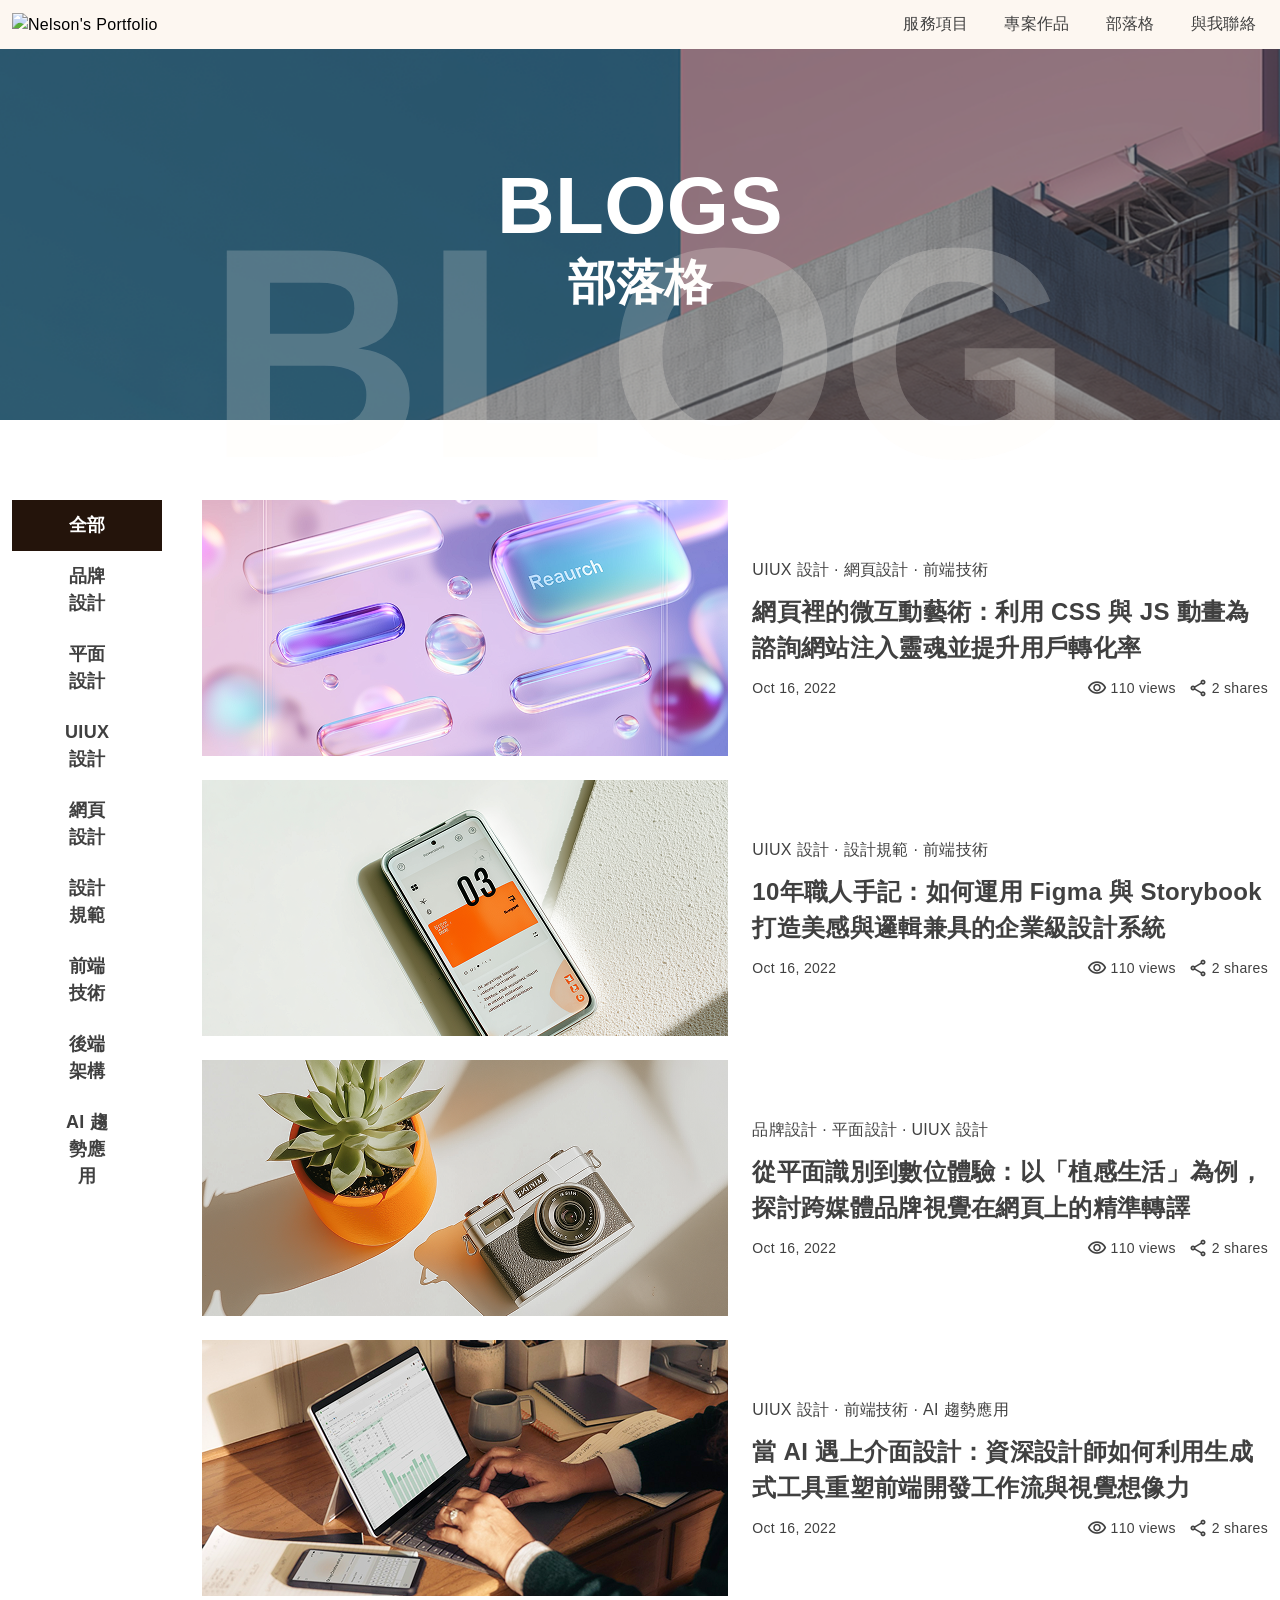
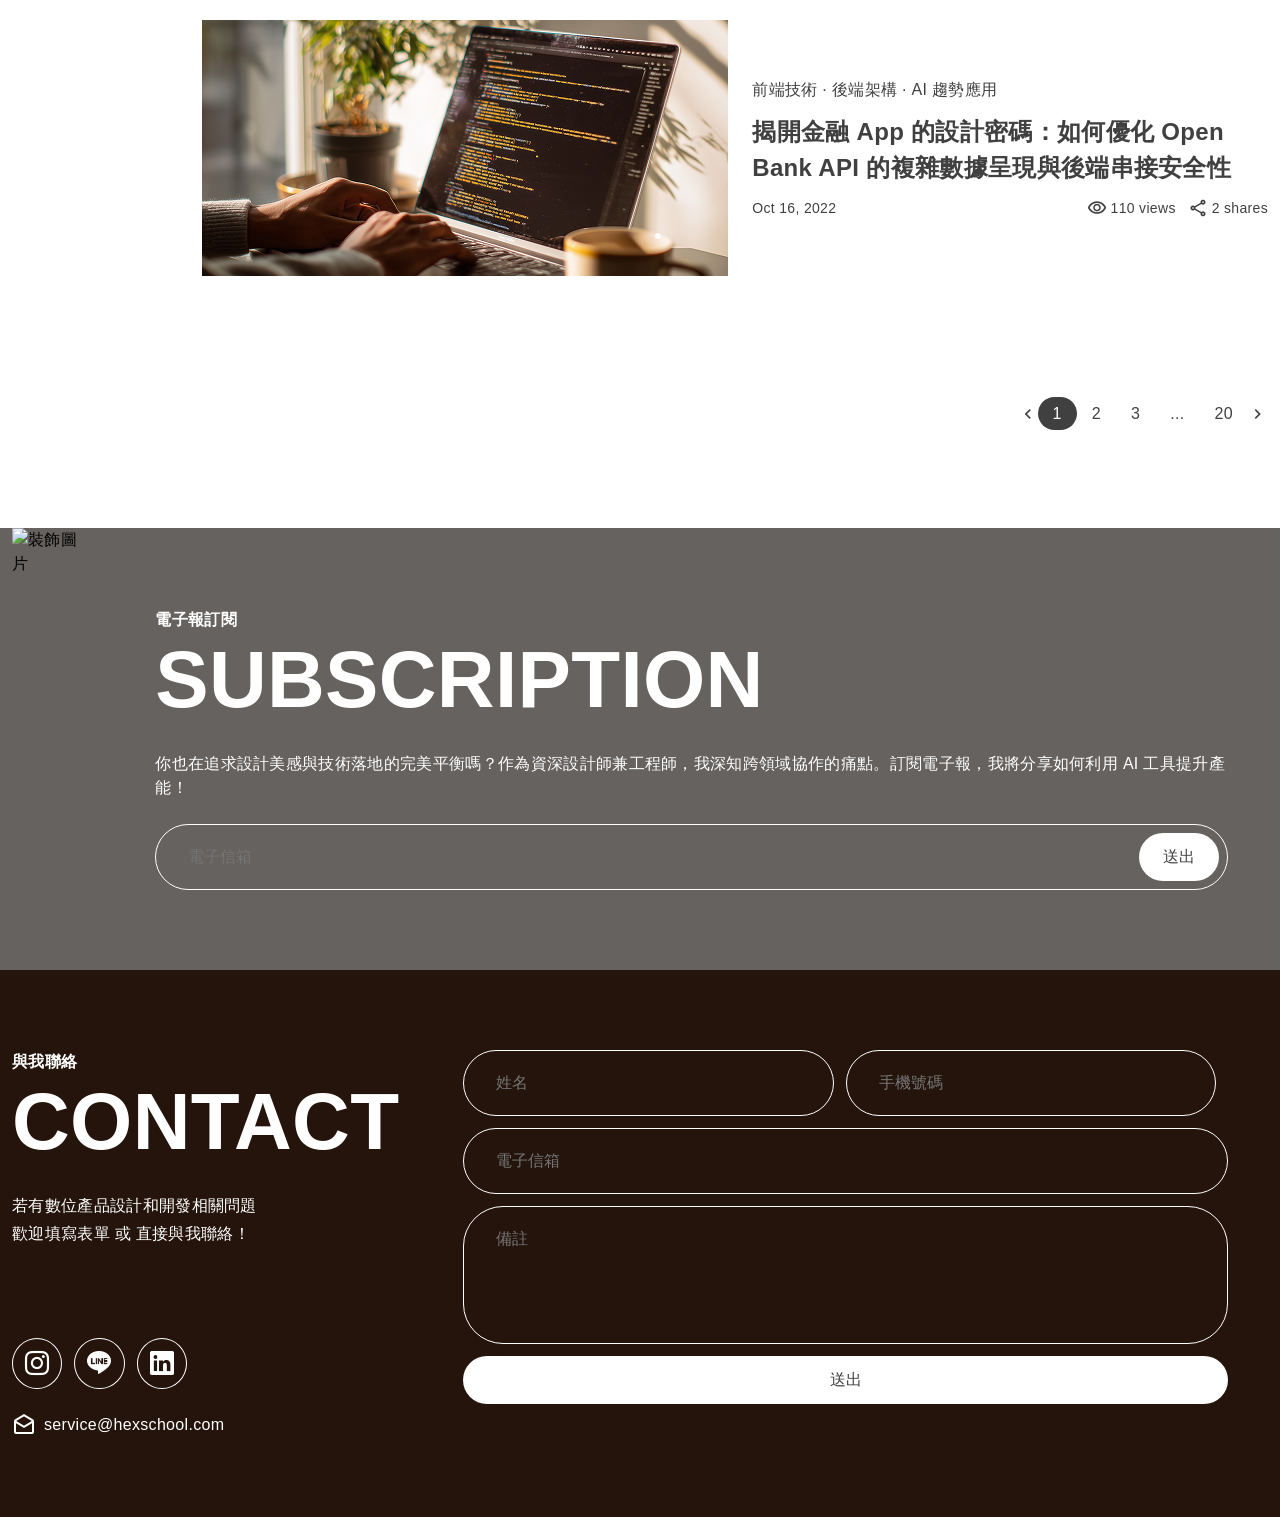
==== commit 3add8328: "add animation" ====
--- a/blogs.html
+++ b/blogs.html
@@ -47,8 +47,10 @@
               </a>
 
               <!-- 行動版選單按鈕（漢堡按鈕） -->
-              <button class="btn-menu ml-auto" type="button">
-                <span class="material-symbols-outlined">dehaze</span>
+              <button class="btn-menu ml-auto" type="button" aria-label="選單">
+                <span class="hamburger-line"></span>
+                <span class="hamburger-line"></span>
+                <span class="hamburger-line"></span>
               </button>
 
               <!-- 主導覽選單 -->
@@ -70,10 +72,11 @@
       <div class="container relative">
         <h1 class="col-12 text-neutral-0 text-center">
           <span
-            class="d-block heading-xxxl heading-mb-xl mb-8 mb-mb-4 animate__fadeInUp"
+            class="d-block heading-xxxl heading-mb-xl mb-8 mb-mb-4 animate__animated animate__fadeInUp"
             >BLOGS</span
           >
-          <span class="d-block heading-xxl heading-mb-xl animate__fadeInUp"
+          <span
+            class="d-block heading-xxl heading-mb-xl animate__animated animate__fadeInUp"
             >部落格</span
           >
         </h1>
@@ -87,8 +90,10 @@
       <div class="d-flex flex-mb-col gap-24 py-80 py-mb-40 mb-mb-40">
         <!-- 導覽列 -->
         <div class="col-2 col-mb-12">
-          <nav class="overflow-x-auto pr-16">
-            <ul class="heading-xxs heading-mb-xxxs blogs-nav hide-scrollbar">
+          <nav class="pr-16">
+            <ul
+              class="heading-xxs heading-mb-xxxs blogs-nav blogs-nav overflow-x-auto hide-scrollbar"
+            >
               <li class="tab-item active">
                 <a class="tab-link" href="">全部</a>
               </li>
@@ -124,8 +129,8 @@
         <div class="col-10 col-mb-12">
           <ul>
             <li>
-              <a href="" class="d-flex flex-mb-col gap-24 gap-mb-8 mb-24">
-                <div class="card-pic">
+              <a href="#" class="d-flex flex-mb-col gap-24 gap-mb-8 mb-24">
+                <div class="card-pic overflow-hidden">
                   <img src="./pic/img.png" alt="網頁微互動藝術部落格封面" />
                 </div>
                 <div class="card-content">
@@ -163,8 +168,8 @@
               </a>
             </li>
             <li>
-              <a href="" class="d-flex flex-mb-col gap-24 mb-24">
-                <div class="card-pic">
+              <a href="#" class="d-flex flex-mb-col gap-24 mb-24">
+                <div class="card-pic overflow-hidden">
                   <img src="./pic/img (2).png" alt="職人手記部落格封面" />
                 </div>
                 <div class="card-content">
@@ -202,8 +207,8 @@
               </a>
             </li>
             <li>
-              <a href="" class="d-flex flex-mb-col gap-24 mb-24">
-                <div class="card-pic">
+              <a href="#" class="d-flex flex-mb-col gap-24 mb-24">
+                <div class="card-pic overflow-hidden">
                   <img src="./pic/img (3).png" alt="平面識別部落格封面" />
                 </div>
                 <div class="card-content">
@@ -240,8 +245,8 @@
               </a>
             </li>
             <li>
-              <a href="" class="d-flex flex-mb-col gap-24 mb-24">
-                <div class="card-pic">
+              <a href="#" class="d-flex flex-mb-col gap-24 mb-24">
+                <div class="card-pic overflow-hidden">
                   <img src="./pic/img(4).png" alt="AI介面設計部落格封面" />
                 </div>
                 <div class="card-content">
@@ -279,8 +284,8 @@
               </a>
             </li>
             <li>
-              <a href="" class="d-flex flex-mb-col gap-24 mb-24">
-                <div class="card-pic">
+              <a href="#" class="d-flex flex-mb-col gap-24 mb-24">
+                <div class="card-pic overflow-hidden">
                   <img src="./pic/img (5).png" alt="金融設計部落格封面" />
                 </div>
                 <div class="card-content">
@@ -322,6 +327,47 @@
       </div>
     </div>
 
+    <!-- pagination -->
+    <div class="container">
+      <nav class="pagination text-neutral-700" aria-label="文章分頁">
+        <ul
+          class="pagination-list d-flex gap-16 mb-80 mb-mb-40 paragraph-md justify-content-end align-items-center"
+        >
+          <li>
+            <a class="pagination-link p-12" href="#" aria-label="上一頁">
+              <span class="material-symbols-outlined">
+                keyboard_arrow_left
+              </span>
+            </a>
+          </li>
+          <li class="pagination-item">
+            <a class="pagination-link active py-8 px-15 rounded-circle" href="#"
+              >1</a
+            >
+          </li>
+          <li class="pagination-item">
+            <a class="pagination-link py-8 px-15" href="#">2</a>
+          </li>
+          <li class="pagination-item">
+            <a class="pagination-link py-8 px-15" href="#">3</a>
+          </li>
+          <li class="pagination-item">
+            <a class="pagination-link py-8 px-15" href="#">...</a>
+          </li>
+          <li class="pagination-item">
+            <a class="pagination-link py-8 px-15" href="#">20</a>
+          </li>
+          <li>
+            <a class="pagination-link p-12" href="#" aria-label="下一頁">
+              <span class="material-symbols-outlined">
+                keyboard_arrow_right
+              </span>
+            </a>
+          </li>
+        </ul>
+      </nav>
+    </div>
+
     <!-- Subscription -->
     <section class="subscriptions bg-primary-50">
       <div class="container relative">
@@ -329,7 +375,7 @@
           <div class="col-5 col-mb-12">
             <img
               src="https://github.com/hexschool/2022-web-layout-training/blob/main/2026-web-camp/subscription.png?raw=true"
-              alt=""
+              alt="裝飾圖片"
             />
           </div>
           <div class="col-7 col-mb-12">
--- a/static/base.css
+++ b/static/base.css
@@ -166,6 +166,27 @@
   border: 1px solid currentColor;
 }
 
+.ripple-btn {
+  position: relative;
+  overflow: hidden;
+}
+
+.ripple-btn .ripple {
+  position: absolute;
+  border-radius: 50%;
+  background-color: rgba(255, 255, 255, 0.45);
+  transform: scale(0);
+  animation: ripple 0.6s linear;
+  pointer-events: none;
+}
+
+@keyframes ripple {
+  to {
+    transform: scale(4);
+    opacity: 0;
+  }
+}
+
 .border-0 {
   border: none;
 }
@@ -281,6 +302,9 @@
   height: 100%;
   object-fit: cover;
 }
+.overflow-hidden {
+  overflow: hidden;
+}
 
 .d-flex {
   display: flex;
@@ -298,6 +322,9 @@
 .justify-content-center {
   justify-content: center;
 }
+.justify-content-end {
+  justify-content: flex-end;
+}
 .justify-content-between {
   justify-content: space-between;
 }
@@ -340,6 +367,9 @@
 }
 .mb-60 {
   margin-bottom: 60px;
+}
+.mb-80 {
+  margin-bottom: 80px;
 }
 .mb-92 {
   margin-bottom: 92px;
@@ -362,6 +392,10 @@
   padding-top: 4px;
   padding-bottom: 4px;
 }
+.py-8 {
+  padding-top: 8px;
+  padding-bottom: 8px;
+}
 .py-12 {
   padding-top: 12px;
   padding-bottom: 12px;
@@ -391,6 +425,10 @@
   padding-left: 12px;
   padding-right: 12px;
 }
+.px-15 {
+  padding-left: 15px;
+  padding-right: 15px;
+}
 .px-24 {
   padding-left: 24px;
   padding-right: 24px;
@@ -419,6 +457,9 @@
 }
 .gap-12 {
   gap: 12px;
+}
+.gap-16 {
+  gap: 16x;
 }
 .gap-24 {
   gap: 24px;
@@ -711,6 +752,19 @@
   font: inherit; /* 繼承父層字型設定 */
   cursor: pointer; /* 滑鼠移入時顯示手型游標 */
 }
+.hamburger-line {
+  display: block;
+  width: 24px;
+  height: 2px;
+  background-color: var(--color-neutral-700);
+  border-radius: 999px;
+  transition:
+    transform 0.3s ease,
+    opacity 0.3s ease;
+}
+.hamburger-line + .hamburger-line {
+  margin-top: 6px;
+}
 
 /* 頁面內容佔位區塊，用於模擬實際內容高度 */
 .placeholder {
@@ -722,6 +776,17 @@
   .btn-menu {
     display: block;
     border-radius: 50%;
+  }
+  .btn-menu.active .hamburger-line:nth-child(1) {
+    transform: translateY(8px) rotate(45deg);
+  }
+
+  .btn-menu.active .hamburger-line:nth-child(2) {
+    opacity: 0;
+  }
+
+  .btn-menu.active .hamburger-line:nth-child(3) {
+    transform: translateY(-8px) rotate(-45deg);
   }
 
   .nav-list {
--- a/static/blogs.css
+++ b/static/blogs.css
@@ -38,6 +38,12 @@
   padding: 12px 53px;
 }
 
+.card-pic img {
+  transition: transform 0.4s ease;
+}
+.card-pic:hover img {
+  transform: scale(1.1);
+}
 .card-content {
   flex: 1;
   color: var(--color-neutral-700);
@@ -47,6 +53,13 @@
   gap: 12px;
 }
 
+.pagination-link.active,
+.pagination-link:hover {
+  background-color: var(--color-neutral-700);
+  color: var(--color-neutral-0);
+  border-radius: 999px;
+}
+
 @media (max-width: 992px) {
   .blogs-banner-bg-text {
     top: 90%;
@@ -54,7 +67,6 @@
 
   .blogs-nav {
     display: flex;
-    overflow-x: auto;
   }
 
   .tab-link {
@@ -64,6 +76,10 @@
 
   .card-content {
     gap: 8px;
+  }
+
+  .pagination-list {
+    justify-content: center;
   }
 }
 
